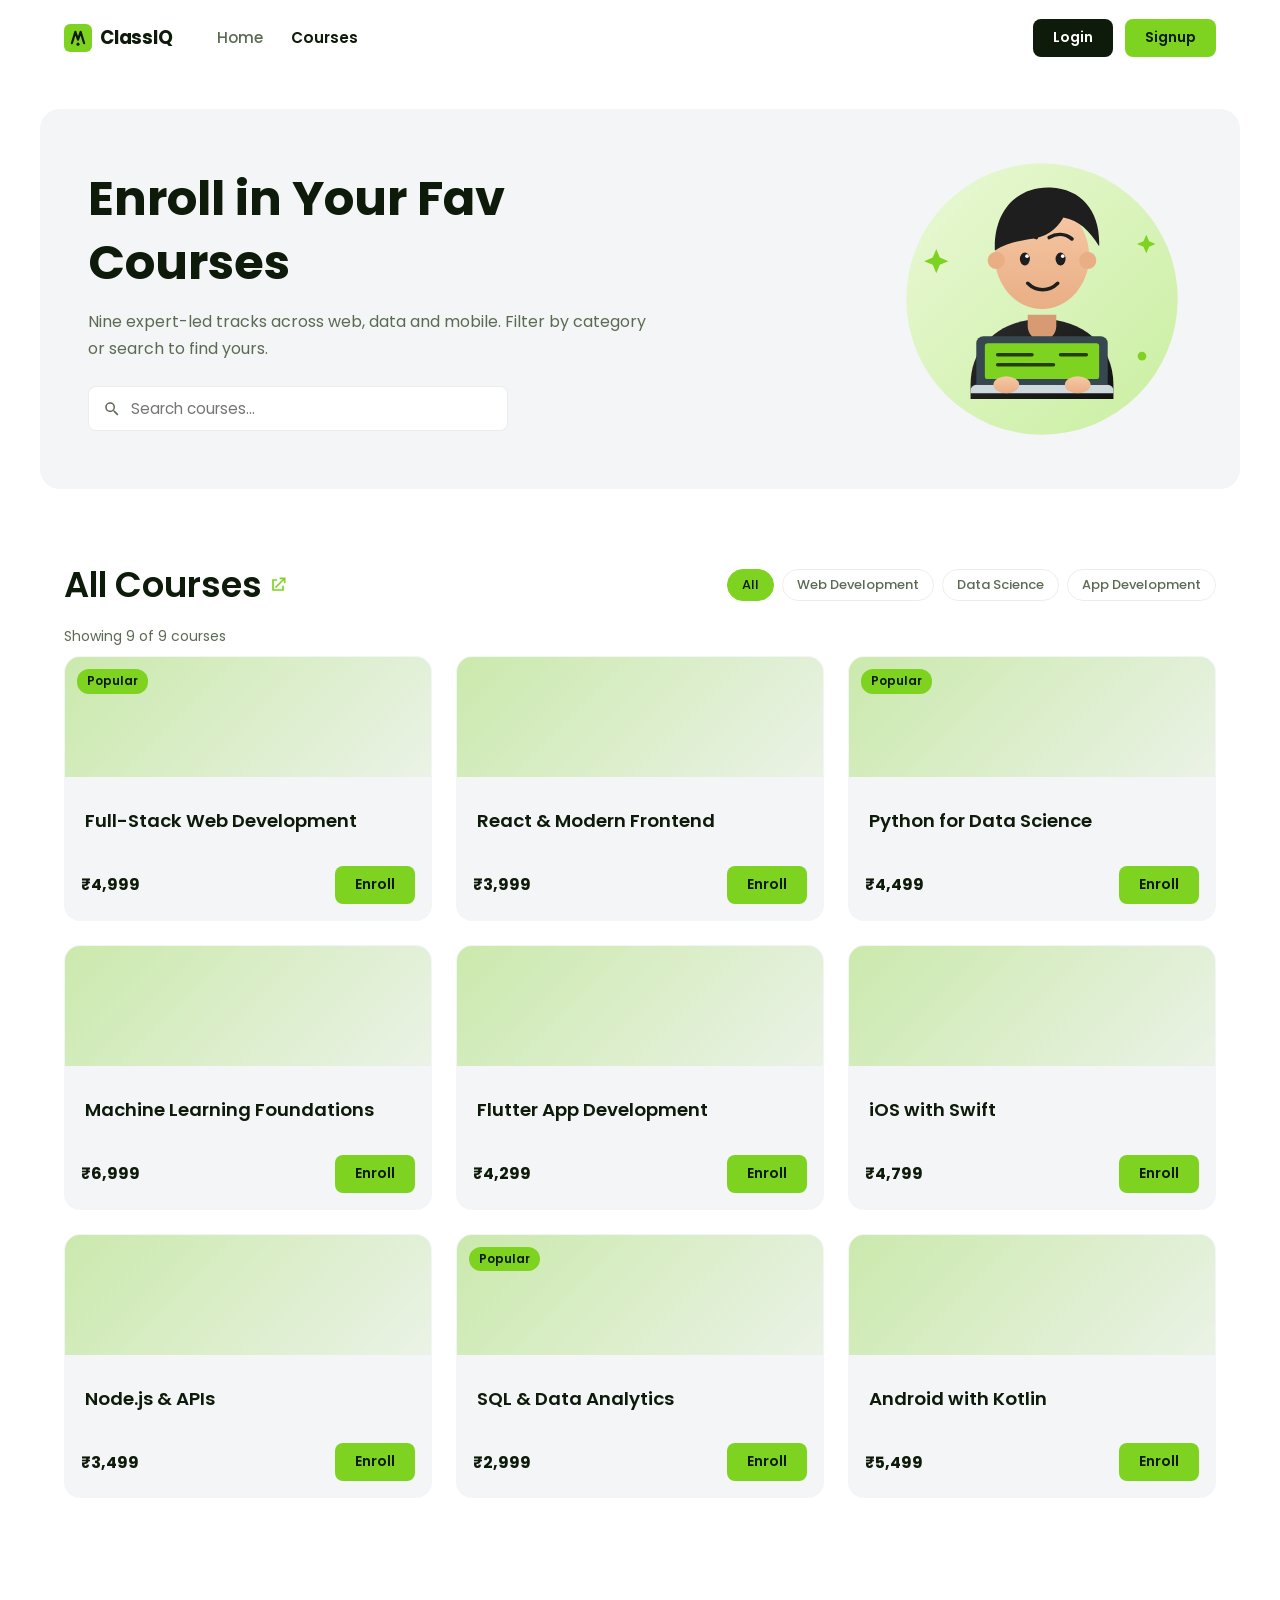
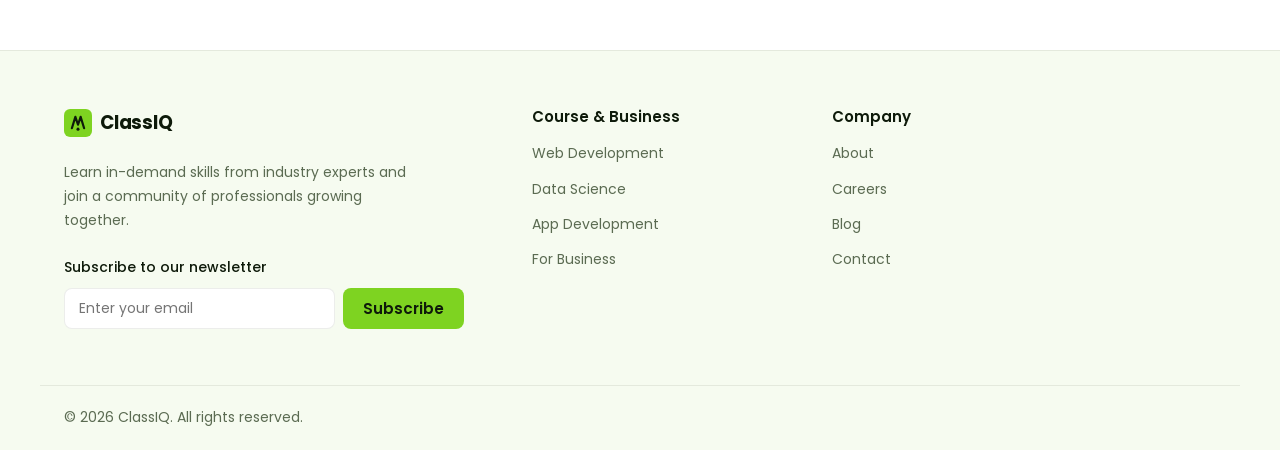
==== courses.html @ 4cbecb40 "lain js" ====
<!DOCTYPE html>
<html lang="en">
<head>
  <meta charset="UTF-8" />
  <meta name="viewport" content="width=device-width, initial-scale=1.0" />
  <meta name="theme-color" content="#7ED321" />
  <title>All Courses — ClassIQ</title>
  <meta name="description" content="Nine expert-led tracks across web, data and mobile. Filter by category or search to find yours." />
  <link rel="icon" type="image/svg+xml" href="assets/favicon.svg" />
  <link rel="preconnect" href="https://fonts.googleapis.com" />
  <link rel="preconnect" href="https://fonts.gstatic.com" crossorigin />
  <link href="https://fonts.googleapis.com/css2?family=Poppins:wght@400;500;600;700&display=swap" rel="stylesheet" />
  <link rel="stylesheet" href="css/styles.css" />
</head>
<body>

  <header class="navbar" id="navbar">
    <div class="container navbar__inner">
      <a href="index.html" class="logo" aria-label="ClassIQ home">
        <svg viewBox="0 0 64 64" width="28" height="28" aria-hidden="true">
          <rect width="64" height="64" rx="14" fill="#7ED321"/>
          <path d="M18 44 L26 18 L32 36 L38 18 L46 44" fill="none" stroke="#0E1A0A" stroke-width="5" stroke-linecap="round" stroke-linejoin="round"/>
          <circle cx="32" cy="46" r="3.5" fill="#0E1A0A"/>
        </svg>
        <span>ClassIQ</span>
      </a>
      <nav class="navbar__nav" aria-label="Primary">
        <a href="index.html" class="nav-link">Home</a>
        <a href="courses.html" class="nav-link is-active" aria-current="page">Courses</a>
      </nav>
      <div class="navbar__actions">
        <a href="signin.html" class="btn btn--dark btn--sm">Login</a>
        <a href="signup.html" class="btn btn--primary btn--sm">Signup</a>
      </div>
      <button class="icon-btn navbar__burger" id="burger" aria-label="Open menu" aria-expanded="false">
        <svg width="24" height="24" viewBox="0 0 24 24" fill="currentColor"><path d="M3 6h18v2H3V6zm0 5h18v2H3v-2zm0 5h18v2H3v-2z"/></svg>
      </button>
    </div>
  </header>

  <div class="drawer" id="drawer" aria-hidden="true">
    <div class="drawer__panel">
      <div class="drawer__head">
        <a href="index.html" class="logo">
          <svg viewBox="0 0 64 64" width="24" height="24" aria-hidden="true">
            <rect width="64" height="64" rx="14" fill="#7ED321"/>
            <path d="M18 44 L26 18 L32 36 L38 18 L46 44" fill="none" stroke="#0E1A0A" stroke-width="5" stroke-linecap="round" stroke-linejoin="round"/>
            <circle cx="32" cy="46" r="3.5" fill="#0E1A0A"/>
          </svg>
          <span>ClassIQ</span>
        </a>
        <button class="icon-btn" id="drawer-close" aria-label="Close menu">
          <svg width="24" height="24" viewBox="0 0 24 24" fill="currentColor"><path d="M18.3 5.7 12 12l6.3 6.3-1.4 1.4L10.6 13.4 5.7 18.3 4.3 16.9 10.6 12 4.3 5.7 5.7 4.3l4.9 4.9 5.1-5.1z"/></svg>
        </button>
      </div>
      <nav class="drawer__nav" aria-label="Mobile">
        <a href="index.html" class="nav-link">Home</a>
        <a href="courses.html" class="nav-link is-active">Courses</a>
      </nav>
      <div class="drawer__actions">
        <a href="signin.html" class="btn btn--dark btn--block">Login</a>
        <a href="signup.html" class="btn btn--primary btn--block">Signup</a>
      </div>
    </div>
  </div>

  <main>
    <!-- Banner -->
    <section class="container courses-banner" aria-labelledby="courses-hero">
      <div class="courses-banner__grid">
        <div>
          <h1 id="courses-hero">Enroll in Your Fav Courses</h1>
          <p class="section__sub">Nine expert-led tracks across web, data and mobile. Filter by category or search to find yours.</p>
          <div class="search-box">
            <svg width="18" height="18" viewBox="0 0 24 24" fill="currentColor" aria-hidden="true"><path d="M15.5 14h-.8l-.3-.3a6.5 6.5 0 1 0-.7.7l.3.3v.8l5 5 1.5-1.5-5-5zm-6 0a4.5 4.5 0 1 1 0-9 4.5 4.5 0 0 1 0 9z"/></svg>
            <input type="search" id="course-search" placeholder="Search courses…" aria-label="Search courses" />
          </div>
        </div>
        <div class="courses-banner__media">
          <img src="assets/laptop-illustration.svg" alt="" width="420" height="420" decoding="async" />
        </div>
      </div>
    </section>

    <!-- Filters + grid -->
    <section class="container section" aria-labelledby="all-courses">
      <div class="courses-toolbar">
        <h2 id="all-courses" class="courses-heading">
          All Courses
          <svg width="20" height="20" viewBox="0 0 24 24" fill="currentColor" aria-hidden="true"><path d="M14 3h7v7h-2V6.4l-9.3 9.3-1.4-1.4L17.6 5H14V3zM5 5h6v2H7v10h10v-4h2v6H5V5z"/></svg>
        </h2>
        <div class="chip-group" role="group" aria-label="Filter by category" id="category-filters">
          <button class="chip is-active" data-category="All" aria-pressed="true">All</button>
          <button class="chip" data-category="Web Development" aria-pressed="false">Web Development</button>
          <button class="chip" data-category="Data Science" aria-pressed="false">Data Science</button>
          <button class="chip" data-category="App Development" aria-pressed="false">App Development</button>
        </div>
      </div>

      <p class="courses-count" id="courses-count" aria-live="polite"></p>
      <div class="grid grid--3" id="course-grid"></div>

      <div class="empty-state" id="empty-state" hidden>
        <h3>No courses match "<span id="empty-query"></span>"</h3>
        <p>Try a different keyword or clear the category filter.</p>
        <button class="btn btn--outline" id="clear-filters">Clear filters</button>
      </div>
    </section>
  </main>

  <footer class="footer">
    <div class="container footer__inner">
      <div class="footer__brand">
        <a href="index.html" class="logo">
          <svg viewBox="0 0 64 64" width="28" height="28" aria-hidden="true">
            <rect width="64" height="64" rx="14" fill="#7ED321"/>
            <path d="M18 44 L26 18 L32 36 L38 18 L46 44" fill="none" stroke="#0E1A0A" stroke-width="5" stroke-linecap="round" stroke-linejoin="round"/>
            <circle cx="32" cy="46" r="3.5" fill="#0E1A0A"/>
          </svg>
          <span>ClassIQ</span>
        </a>
        <p>Learn in-demand skills from industry experts and join a community of professionals growing together.</p>
        <form id="subscribe-form" class="subscribe" novalidate>
          <label class="subscribe__label" for="subscribe-email">Subscribe to our newsletter</label>
          <div class="subscribe__row">
            <input type="email" id="subscribe-email" name="email" placeholder="Enter your email" autocomplete="email" aria-label="Email address" />
            <button type="submit" class="btn btn--primary">Subscribe</button>
          </div>
          <p class="field-error" id="subscribe-error" role="alert" hidden></p>
        </form>
      </div>
      <div class="footer__col">
        <h4>Course &amp; Business</h4>
        <ul>
          <li><a href="courses.html">Web Development</a></li>
          <li><a href="courses.html">Data Science</a></li>
          <li><a href="courses.html">App Development</a></li>
          <li><a href="courses.html">For Business</a></li>
        </ul>
      </div>
      <div class="footer__col">
        <h4>Company</h4>
        <ul>
          <li><a href="courses.html">About</a></li>
          <li><a href="courses.html">Careers</a></li>
          <li><a href="courses.html">Blog</a></li>
          <li><a href="courses.html">Contact</a></li>
        </ul>
      </div>
      
      </div>
    </div>
    <div class="container footer__bottom">
      <p>© <span id="year"></span> ClassIQ. All rights reserved.</p>
    </div>
  </footer>

  <div class="toast" id="toast" role="status">You're subscribed. Welcome aboard!</div>

  <script src="js/main.js"></script>
  <script src="js/courses.js"></script>
</body>
</html>
---- css/styles.css ----
/* ============================================
   ClassIQ — design tokens
   ============================================ */
:root {
  --color-primary: #7ED321;
  --color-primary-light: #8FE03A;
  --color-primary-dark: #5FA814;
  --color-ink: #0E1A0A;
  --color-text: #0E1A0A;
  --color-text-secondary: #5B6B52;
  --color-bg: #FFFFFF;
  --color-bg-subtle: #F6FBF0;
  --color-bg-card: #F4F5F7;
  --color-divider: rgba(14, 26, 10, 0.08);
  --color-error: #D32F2F;
  --color-warning: #ED6C02;
  --color-success: #2E7D32;

  --radius-sm: 8px;
  --radius-md: 12px;
  --radius-lg: 16px;
  --radius-xl: 20px;

  --font: "Poppins", "Segoe UI", Roboto, Helvetica, Arial, sans-serif;
  --nav-height: 76px;

  --shadow-card-hover: 0 20px 40px rgba(14, 26, 10, 0.10);
  --shadow-btn: 0 8px 20px rgba(126, 211, 33, 0.35);
}

/* ============================================
   Reset & base
   ============================================ */
*,
*::before,
*::after { box-sizing: border-box; margin: 0; padding: 0; }

html { scroll-behavior: smooth; }

body {
  font-family: var(--font);
  font-size: 1rem;
  line-height: 1.7;
  color: var(--color-text);
  background: var(--color-bg);
  -webkit-font-smoothing: antialiased;
  display: flex;
  flex-direction: column;
  min-height: 100dvh;
}

main { flex: 1; }

img, svg { display: block; max-width: 100%; height: auto; }

a { color: inherit; }

button { font-family: inherit; cursor: pointer; }

input { font-family: inherit; }

h1, h2, h3, h4 { line-height: 1.35; font-weight: 600; }

h1 { font-size: clamp(1.9rem, 4.5vw, 3rem); font-weight: 700; }
h2 { font-size: clamp(1.5rem, 3vw, 2.2rem); }
h3 { font-size: 1.15rem; }

@media (prefers-reduced-motion: reduce) {
  *, *::before, *::after {
    animation: none !important;
    transition: none !important;
  }
}

/* ============================================
   Layout helpers
   ============================================ */
.container {
  width: 100%;
  max-width: 1200px;
  margin-inline: auto;
  padding-inline: 24px;
}

.section { padding-block: 72px; }

.section__head { text-align: center; margin-bottom: 48px; }
.section__sub {
  color: var(--color-text-secondary);
  margin-top: 12px;
  max-width: 560px;
}
.section__head .section__sub { margin-inline: auto; }

.text-bold { font-weight: 700; }
.text-primary-dark { color: var(--color-primary-dark); }

.grid { display: grid; gap: 24px; }
.grid--3 { grid-template-columns: repeat(3, 1fr); }

/* ============================================
   Buttons
   ============================================ */
.btn {
  display: inline-flex;
  align-items: center;
  justify-content: center;
  gap: 8px;
  padding: 9px 20px;
  border: 0;
  border-radius: var(--radius-sm);
  font-weight: 600;
  font-size: 0.95rem;
  text-decoration: none;
  transition: transform .15s ease, box-shadow .15s ease, background-color .15s ease;
}
.btn:hover { transform: translateY(-1px); }
.btn:active { transform: translateY(0); }

.btn--primary { background: var(--color-primary); color: var(--color-ink); }
.btn--primary:hover { background: var(--color-primary-light); box-shadow: var(--shadow-btn); }

.btn--dark { background: var(--color-ink); color: #FFFFFF; }
.btn--dark:hover { background: #1F2E19; }

.btn--outline {
  background: transparent;
  color: var(--color-text);
  border: 1.5px solid var(--color-ink);
}
.btn--outline:hover { background: var(--color-bg-subtle); }

.btn--sm { padding: 7px 20px; font-size: 0.875rem; }
.btn--lg { padding: 13px 28px; font-size: 1rem; }
.btn--block { width: 100%; }
.btn[disabled] { opacity: .6; cursor: not-allowed; transform: none; }

.icon-btn {
  display: inline-flex;
  align-items: center;
  justify-content: center;
  width: 36px;
  height: 36px;
  border: 0;
  border-radius: 50%;
  background: transparent;
  color: inherit;
  transition: background-color .15s ease;
}
.icon-btn:hover { background: rgba(14, 26, 10, 0.06); }

/* ============================================
   Navbar
   ============================================ */
.navbar {
  position: sticky;
  top: 0;
  z-index: 100;
  background: rgba(255, 255, 255, 0.85);
  backdrop-filter: saturate(180%) blur(12px);
  border-bottom: 1px solid transparent;
  transition: border-color .2s ease;
}
.navbar.is-scrolled { border-bottom-color: var(--color-divider); }

.navbar__inner {
  display: flex;
  align-items: center;
  gap: 16px;
  min-height: var(--nav-height);
}

.logo {
  display: inline-flex;
  align-items: center;
  gap: 8px;
  text-decoration: none;
  color: var(--color-text);
}
.logo span { font-weight: 700; font-size: 1.15rem; letter-spacing: -0.01em; }

.navbar__nav { display: flex; gap: 4px; margin-left: 16px; }
.nav-link {
  padding: 6px 12px;
  border-radius: var(--radius-sm);
  font-weight: 500;
  font-size: 0.95rem;
  color: var(--color-text-secondary);
  text-decoration: none;
  transition: color .15s ease;
}
.nav-link:hover { color: var(--color-text); }
.nav-link.is-active { color: var(--color-text); font-weight: 600; }

.navbar__actions { margin-left: auto; display: flex; gap: 12px; }
.navbar__burger { display: none; }

/* Mobile drawer */
.drawer {
  position: fixed;
  inset: 0;
  z-index: 200;
  background: rgba(14, 26, 10, 0.4);
  opacity: 0;
  visibility: hidden;
  transition: opacity .2s ease, visibility .2s ease;
}
.drawer.is-open { opacity: 1; visibility: visible; }

.drawer__panel {
  position: absolute;
  top: 0; right: 0; bottom: 0;
  width: 280px;
  background: var(--color-bg);
  padding: 16px;
  display: flex;
  flex-direction: column;
  transform: translateX(100%);
  transition: transform .25s ease;
}
.drawer.is-open .drawer__panel { transform: translateX(0); }

.drawer__head {
  display: flex;
  align-items: center;
  justify-content: space-between;
  margin-bottom: 8px;
}
.drawer__nav { display: grid; gap: 4px; padding-block: 8px; border-top: 1px solid var(--color-divider); }
.drawer__actions { margin-top: auto; display: grid; gap: 12px; }

/* ============================================
   Hero
   ============================================ */
.hero {
  position: relative;
  overflow: hidden;
  background: var(--color-bg-subtle);
}
.hero::before {
  content: "";
  position: absolute;
  inset: 0;
  background: radial-gradient(60% 60% at 80% 40%, rgba(126, 211, 33, 0.22) 0%, transparent 70%);
  pointer-events: none;
}

.hero__grid {
  position: relative;
  display: grid;
  grid-template-columns: 1fr 1fr;
  gap: 48px;
  align-items: center;
  padding-block: 88px;
}

.hero__text { color: var(--color-text-secondary); margin-top: 20px; max-width: 480px; }
.hero__cta { display: flex; gap: 12px; margin-top: 32px; flex-wrap: wrap; }

.hero__stats { display: flex; gap: 40px; margin-top: 40px; flex-wrap: wrap; }
.stat__value { font-size: 1.35rem; font-weight: 700; }
.stat__label { font-size: 0.875rem; color: var(--color-text-secondary); }

.hero__media { max-width: 460px; margin-inline: auto; animation: float 6s ease-in-out infinite; }

@keyframes float {
  0%, 100% { transform: translateY(0); }
  50% { transform: translateY(-12px); }
}

/* ============================================
   Trusted by
   ============================================ */
.trusted { padding-block: 56px; }
.trusted__title {
  text-align: center;
  color: var(--color-text-secondary);
  font-weight: 500;
  font-size: 0.875rem;
}
.trusted__list {
  list-style: none;
  display: flex;
  flex-wrap: wrap;
  justify-content: center;
  gap: 24px 64px;
  margin-top: 24px;
  font-size: 1.35rem;
  font-weight: 600;
  color: var(--color-text-secondary);
}
.trusted__list li {
  opacity: .6;
  letter-spacing: 0.02em;
  transition: opacity .2s ease, color .2s ease;
}
.trusted__list li:hover { opacity: 1; color: var(--color-text); }

/* ============================================
   Feature cards (home)
   ============================================ */
.feature-card {
  background: var(--color-bg-card);
  border: 1px solid transparent;
  border-radius: var(--radius-lg);
  padding: 32px;
  display: flex;
  flex-direction: column;
  align-items: center;
  text-align: center;
  transition: transform .25s ease, box-shadow .25s ease, border-color .25s ease;
}
.feature-card:hover {
  transform: translateY(-6px);
  box-shadow: var(--shadow-card-hover);
  border-color: var(--color-primary);
}
.feature-card__icon {
  width: 56px;
  height: 56px;
  border-radius: 10px;
  display: grid;
  place-items: center;
  background: rgba(126, 211, 33, 0.18);
  color: var(--color-primary-dark);
  margin-bottom: 20px;
}
.feature-card p {
  color: var(--color-text-secondary);
  font-size: 0.875rem;
  margin-block: 12px 24px;
  flex: 1;
}

/* ============================================
   Split section (All-in-one)
   ============================================ */
.split {
  display: grid;
  grid-template-columns: 1fr 1fr;
  gap: 64px;
  align-items: center;
}
.card-surface {
  background: var(--color-bg-card);
  border-radius: var(--radius-xl);
  padding: 40px;
  max-width: 460px;
  margin-inline: auto;
}

.check-list { list-style: none; margin-block: 24px 32px; }
.check-list li { display: flex; gap: 12px; padding-block: 8px; }
.check-list__icon { color: var(--color-primary); flex-shrink: 0; margin-top: 4px; }
.check-list p { color: var(--color-text-secondary); font-size: 0.875rem; }

/* ============================================
   Courses page
   ============================================ */
.courses-banner {
  margin-top: 32px;
  background: var(--color-bg-card);
  border-radius: var(--radius-xl);
  padding: 40px 48px;
  overflow: hidden;
}
.courses-banner__grid {
  display: grid;
  grid-template-columns: 7fr 5fr;
  gap: 32px;
  align-items: center;
}
.courses-banner__media { max-width: 300px; margin-left: auto; }

.search-box {
  display: flex;
  align-items: center;
  gap: 10px;
  margin-top: 24px;
  max-width: 420px;
  background: #FFFFFF;
  border: 1px solid var(--color-divider);
  border-radius: var(--radius-sm);
  padding: 10px 14px;
  color: var(--color-text-secondary);
}
.search-box:focus-within { border-color: var(--color-primary); }
.search-box input {
  border: 0;
  outline: 0;
  flex: 1;
  font-size: 0.95rem;
  background: transparent;
  color: var(--color-text);
}

.courses-toolbar {
  display: flex;
  justify-content: space-between;
  align-items: center;
  gap: 16px;
  flex-wrap: wrap;
}
.courses-heading {
  display: flex;
  align-items: center;
  gap: 6px;
}
.courses-heading svg { color: var(--color-primary); }

.chip-group { display: flex; flex-wrap: wrap; gap: 8px; }
.chip {
  padding: 5px 14px;
  border-radius: 16px;
  border: 1px solid var(--color-divider);
  background: transparent;
  font-weight: 500;
  font-size: 0.8125rem;
  color: var(--color-text-secondary);
  transition: background-color .15s ease, color .15s ease, border-color .15s ease;
}
.chip:hover { border-color: var(--color-primary); }
.chip.is-active {
  background: var(--color-primary);
  border-color: var(--color-primary);
  color: var(--color-ink);
}

.courses-count { color: var(--color-text-secondary); font-size: 0.875rem; margin-block: 16px 8px; }

.course-card {
  background: var(--color-bg-card);
  border: 1px solid transparent;
  border-radius: var(--radius-lg);
  overflow: hidden;
  display: flex;
  flex-direction: column;
  height: 100%;
  transition: transform .25s ease, box-shadow .25s ease, border-color .25s ease;
}
.course-card:hover {
  transform: translateY(-4px);
  box-shadow: 0 16px 32px rgba(14, 26, 10, 0.10);
  border-color: var(--color-primary);
}
.course-card__cover {
  height: 120px;
  position: relative;
  background: linear-gradient(135deg, rgba(126, 211, 33, 0.35), rgba(126, 211, 33, 0.08));
}
.badge-popular {
  position: absolute;
  top: 12px; left: 12px;
  background: var(--color-primary);
  color: var(--color-ink);
  font-weight: 600;
  font-size: 0.75rem;
  padding: 2px 10px;
  border-radius: 12px;
}
.course-card__body { padding: 20px; flex: 1; display: flex; flex-direction: column; }
.course-card__meta { display: flex; gap: 8px; margin-bottom: 12px; flex-wrap: wrap; }
.chip--static { pointer-events: none; }
.chip--beginner { color: var(--color-success); border-color: var(--color-success); }
.chip--intermediate { color: var(--color-warning); border-color: var(--color-warning); }
.chip--advanced { color: var(--color-error); border-color: var(--color-error); }

.course-card__stats {
  display: flex;
  gap: 16px;
  margin-top: 12px;
  color: var(--color-text-secondary);
  font-size: 0.875rem;
}
.course-card__stats span { display: inline-flex; align-items: center; gap: 5px; }

.course-card__footer {
  display: flex;
  justify-content: space-between;
  align-items: center;
  padding: 0 16px 16px;
}
.course-card__price { font-weight: 700; }

.empty-state { text-align: center; padding-block: 64px; }
.empty-state p { color: var(--color-text-secondary); margin-block: 8px 16px; }

/* ============================================
   Auth pages
   ============================================ */
.auth-page {
  min-height: calc(100dvh - var(--nav-height));
  display: grid;
  place-items: center;
  padding-block: 48px;
  background: radial-gradient(50% 50% at 50% 0%, rgba(126, 211, 33, 0.14), transparent 70%);
}

.auth-card {
  width: 100%;
  max-width: 440px;
  background: var(--color-bg-card);
  border: 1px solid var(--color-divider);
  border-radius: var(--radius-lg);
  padding: 32px;
}
.auth-card h1 { text-align: center; font-size: 1.5rem; }
.auth-card__sub {
  text-align: center;
  color: var(--color-text-secondary);
  font-size: 0.875rem;
  margin-top: 8px;
}
.auth-card form { margin-top: 24px; display: grid; gap: 12px; }
.auth-card__footer {
  text-align: center;
  color: var(--color-text-secondary);
  font-size: 0.875rem;
  margin-top: 24px;
}
.auth-card__footer a { font-weight: 600; }

.field label { display: block; font-size: 0.875rem; font-weight: 500; margin-bottom: 4px; }
.field input {
  width: 100%;
  padding: 10px 14px;
  border: 1px solid var(--color-divider);
  border-radius: var(--radius-sm);
  font-size: 0.95rem;
  background: #FFFFFF;
  outline: none;
  transition: border-color .15s ease;
}
.field input:focus { border-color: var(--color-primary); }
.field.has-error input { border-color: var(--color-error); }

.field-error { color: var(--color-error); font-size: 0.8125rem; margin-top: 4px; }

.password-wrap { position: relative; }
.password-wrap input { padding-right: 44px; }
.password-toggle { position: absolute; top: 50%; right: 6px; transform: translateY(-50%); }

.form-row {
  display: flex;
  justify-content: space-between;
  align-items: center;
  font-size: 0.875rem;
}
.checkbox { display: inline-flex; align-items: center; gap: 8px; color: var(--color-text-secondary); }
.form-link { text-decoration: none; }
.form-link:hover { text-decoration: underline; }

.alert {
  padding: 12px 16px;
  border-radius: var(--radius-sm);
  font-size: 0.875rem;
  margin-bottom: 16px;
}
.alert--success {
  background: rgba(126, 211, 33, 0.18);
  color: var(--color-text);
}

.strength__bar {
  height: 6px;
  border-radius: 3px;
  background: rgba(14, 26, 10, 0.08);
  overflow: hidden;
}
.strength__bar span {
  display: block;
  height: 100%;
  width: 0;
  border-radius: 3px;
  background: var(--color-error);
  transition: width .25s ease, background-color .25s ease;
}
.strength__label { font-size: 0.8125rem; color: var(--color-text-secondary); margin-top: 6px; }

/* ============================================
   Footer
   ============================================ */
.footer {
  background: var(--color-bg-subtle);
  border-top: 1px solid var(--color-divider);
  margin-top: 80px;
}
.footer__inner {
  display: grid;
  grid-template-columns: 5fr 3fr 3fr 1fr;
  gap: 48px;
  padding-block: 56px;
}
.footer__brand p {
  color: var(--color-text-secondary);
  font-size: 0.875rem;
  margin-top: 16px;
  max-width: 360px;
}
.footer__col h4 { font-size: 0.9375rem; margin-bottom: 12px; }
.footer__col ul { list-style: none; display: grid; gap: 8px; }
.footer__col a {
  color: var(--color-text-secondary);
  font-size: 0.875rem;
  text-decoration: none;
}
.footer__col a:hover { color: var(--color-text); }
.social-row { display: flex; gap: 4px; }

.subscribe { margin-top: 24px; max-width: 400px; }
.subscribe__label { font-size: 0.875rem; font-weight: 500; display: block; margin-bottom: 8px; }
.subscribe__row { display: flex; gap: 8px; flex-wrap: wrap; }
.subscribe__row input {
  flex: 1;
  min-width: 180px;
  padding: 9px 14px;
  border: 1px solid var(--color-divider);
  border-radius: var(--radius-sm);
  font-size: 0.875rem;
  outline: none;
  background: #FFFFFF;
}
.subscribe__row input:focus { border-color: var(--color-primary); }
.subscribe .field-error { margin-top: 6px; }

.footer__bottom {
  border-top: 1px solid var(--color-divider);
  padding-block: 20px;
  color: var(--color-text-secondary);
  font-size: 0.875rem;
}

/* Toast */
.toast {
  position: fixed;
  bottom: 24px;
  left: 50%;
  transform: translate(-50%, 16px);
  background: var(--color-primary);
  color: var(--color-ink);
  font-weight: 500;
  font-size: 0.875rem;
  padding: 12px 24px;
  border-radius: var(--radius-sm);
  opacity: 0;
  visibility: hidden;
  transition: opacity .25s ease, transform .25s ease, visibility .25s ease;
  z-index: 300;
}
.toast.is-visible { opacity: 1; visibility: visible; transform: translate(-50%, 0); }

/* ============================================
   404
   ============================================ */
.notfound {
  min-height: 80dvh;
  display: flex;
  flex-direction: column;
  align-items: center;
  justify-content: center;
  text-align: center;
  padding: 24px;
}
.notfound__code { font-size: clamp(4rem, 12vw, 8rem); font-weight: 700; color: var(--color-primary); line-height: 1; }
.notfound h1 { font-size: clamp(1.4rem, 3vw, 2rem); margin-top: 16px; }
.notfound .btn { margin-top: 32px; }

/* ============================================
   Reveal on scroll
   ============================================ */
.reveal {
  opacity: 0;
  transform: translateY(20px);
  transition: opacity .6s ease var(--delay, 0s), transform .6s cubic-bezier(.2, .7, .2, 1) var(--delay, 0s);
}
.reveal.is-visible { opacity: 1; transform: none; }

@media (max-width: 900px) {
  :root { --nav-height: 64px; }

  .navbar__nav, .navbar__actions { display: none; }
  .navbar__burger { display: inline-flex; }

  .section { padding-block: 56px; }
  .grid--3 { grid-template-columns: repeat(2, 1fr); }

  .hero__grid { grid-template-columns: 1fr; padding-block: 56px; gap: 40px; }
  .split { grid-template-columns: 1fr; gap: 40px; }

  .courses-banner { padding: 32px 24px; }
  .courses-banner__grid { grid-template-columns: 1fr; }
  .courses-banner__media { display: none; }

  .footer__inner { grid-template-columns: 1fr 1fr; gap: 40px; }
  .footer__brand { grid-column: 1 / -1; }
}

@media (max-width: 600px) {
  .grid--3 { grid-template-columns: 1fr; }
  .hero__stats { gap: 24px; }
  .footer__inner { grid-template-columns: 1fr; gap: 32px; padding-block: 40px; }
  .courses-toolbar { align-items: flex-start; flex-direction: column; }
  .auth-card { padding: 24px; margin-inline: 16px; }
}
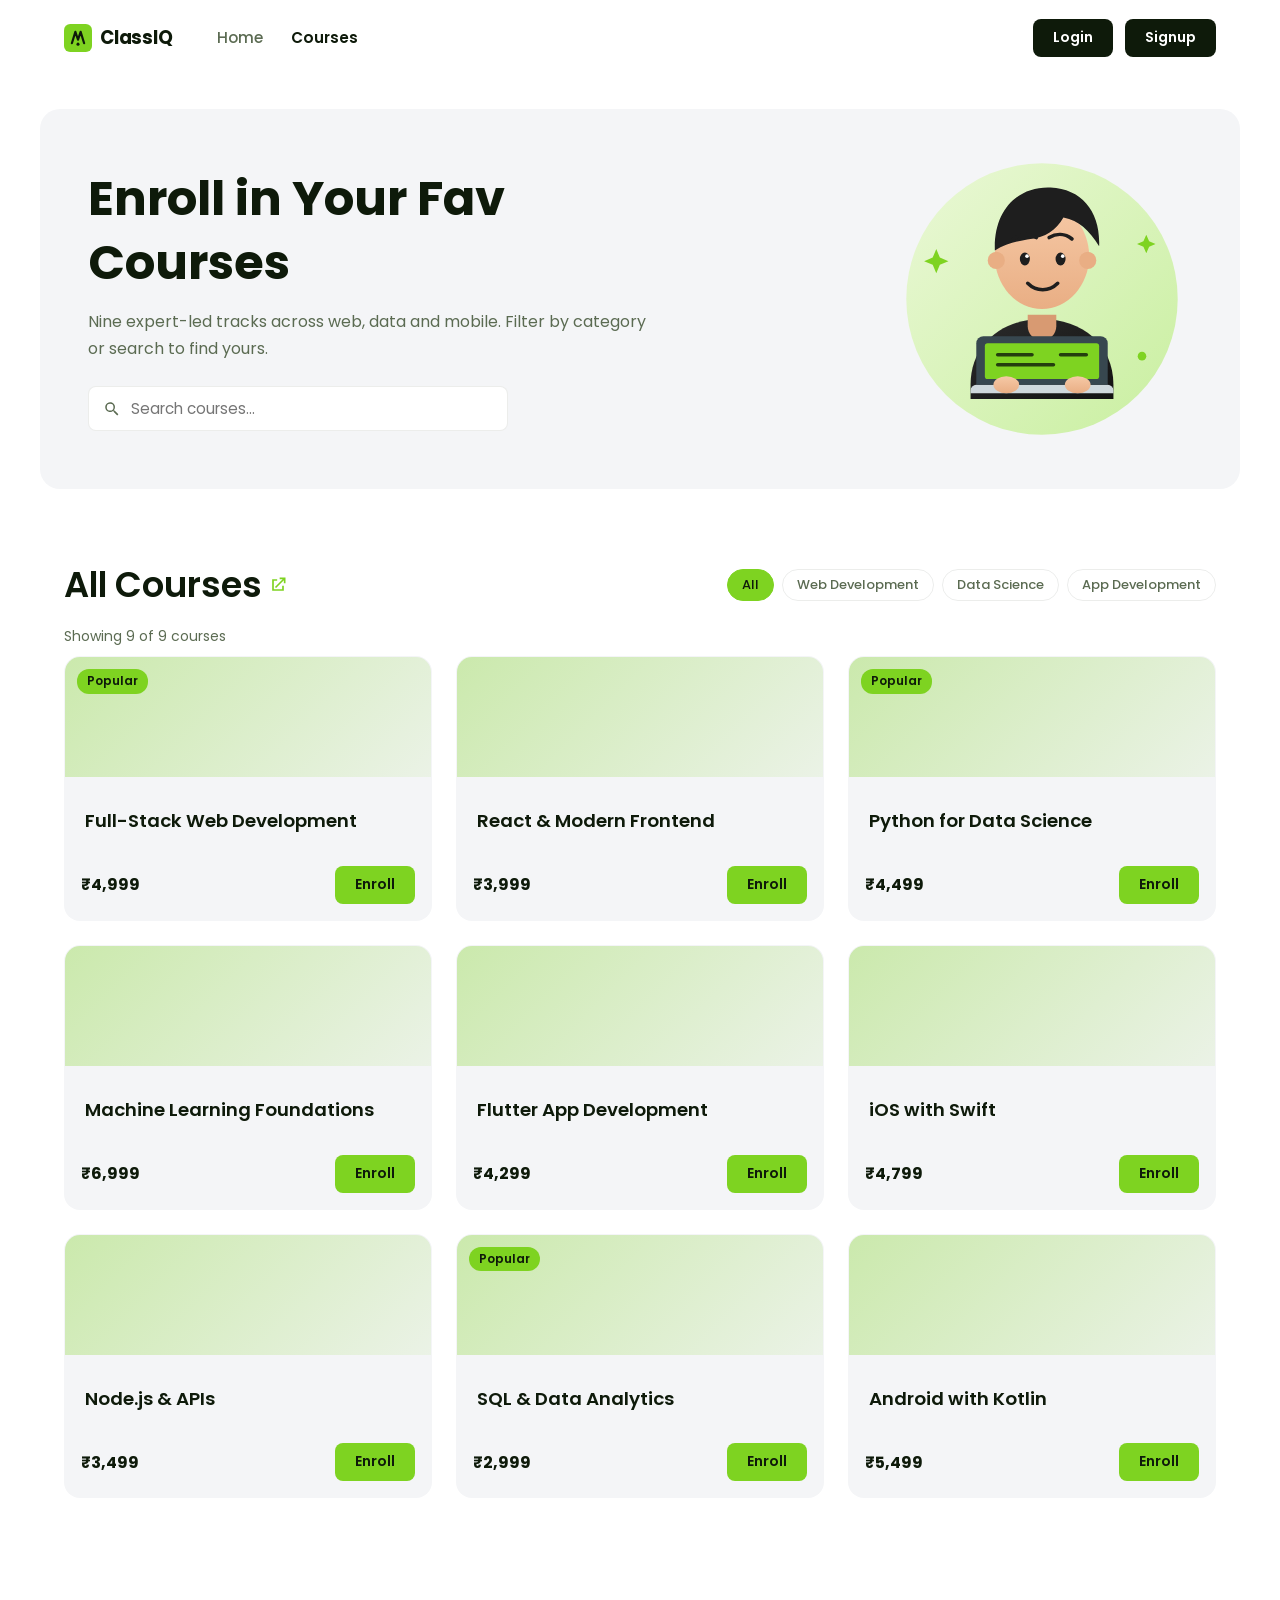
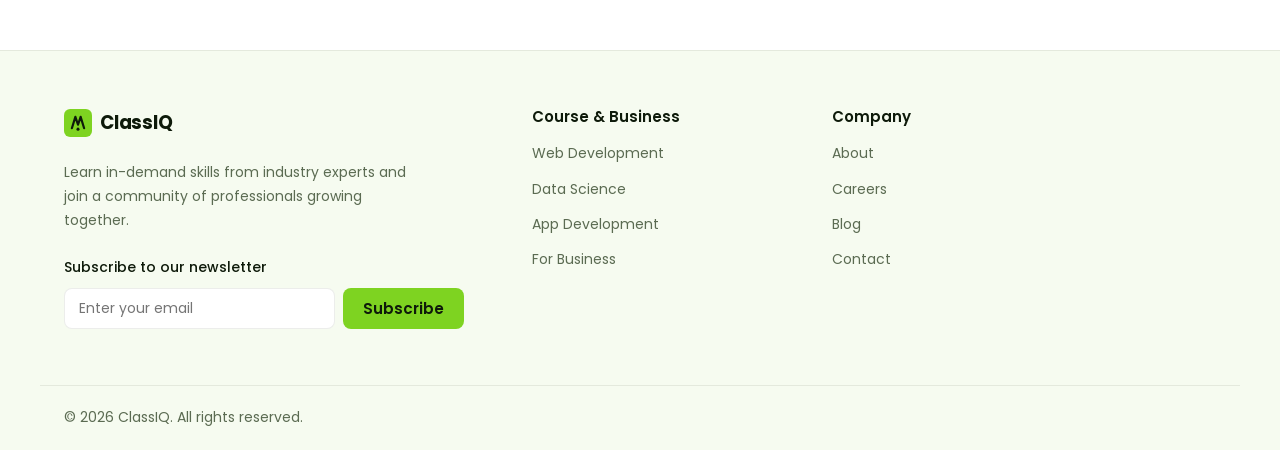
==== commit a902c84b: "changes" ====
--- a/courses.html
+++ b/courses.html
@@ -30,7 +30,7 @@
       </nav>
       <div class="navbar__actions">
         <a href="signin.html" class="btn btn--dark btn--sm">Login</a>
-        <a href="signup.html" class="btn btn--primary btn--sm">Signup</a>
+        <a href="signup.html" class="btn btn--dark btn--sm">Signup</a>
       </div>
       <button class="icon-btn navbar__burger" id="burger" aria-label="Open menu" aria-expanded="false">
         <svg width="24" height="24" viewBox="0 0 24 24" fill="currentColor"><path d="M3 6h18v2H3V6zm0 5h18v2H3v-2zm0 5h18v2H3v-2z"/></svg>
